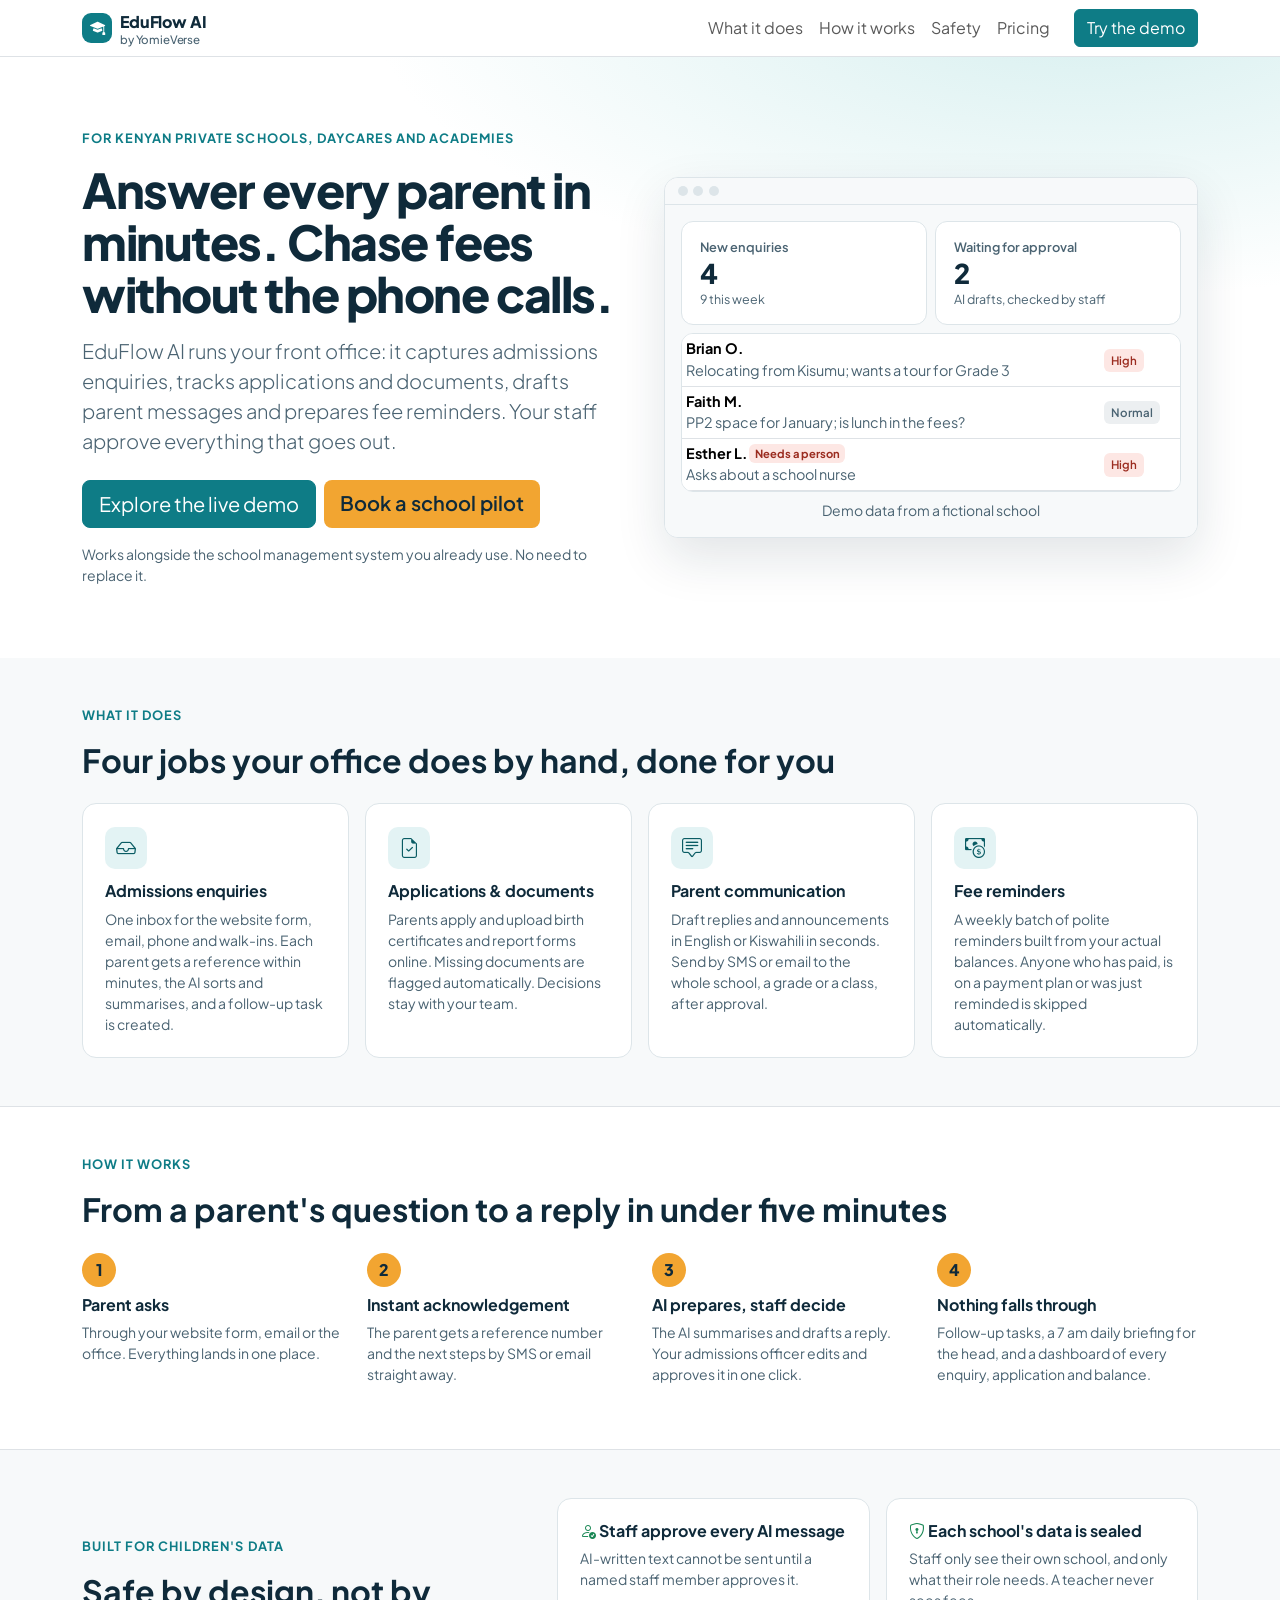
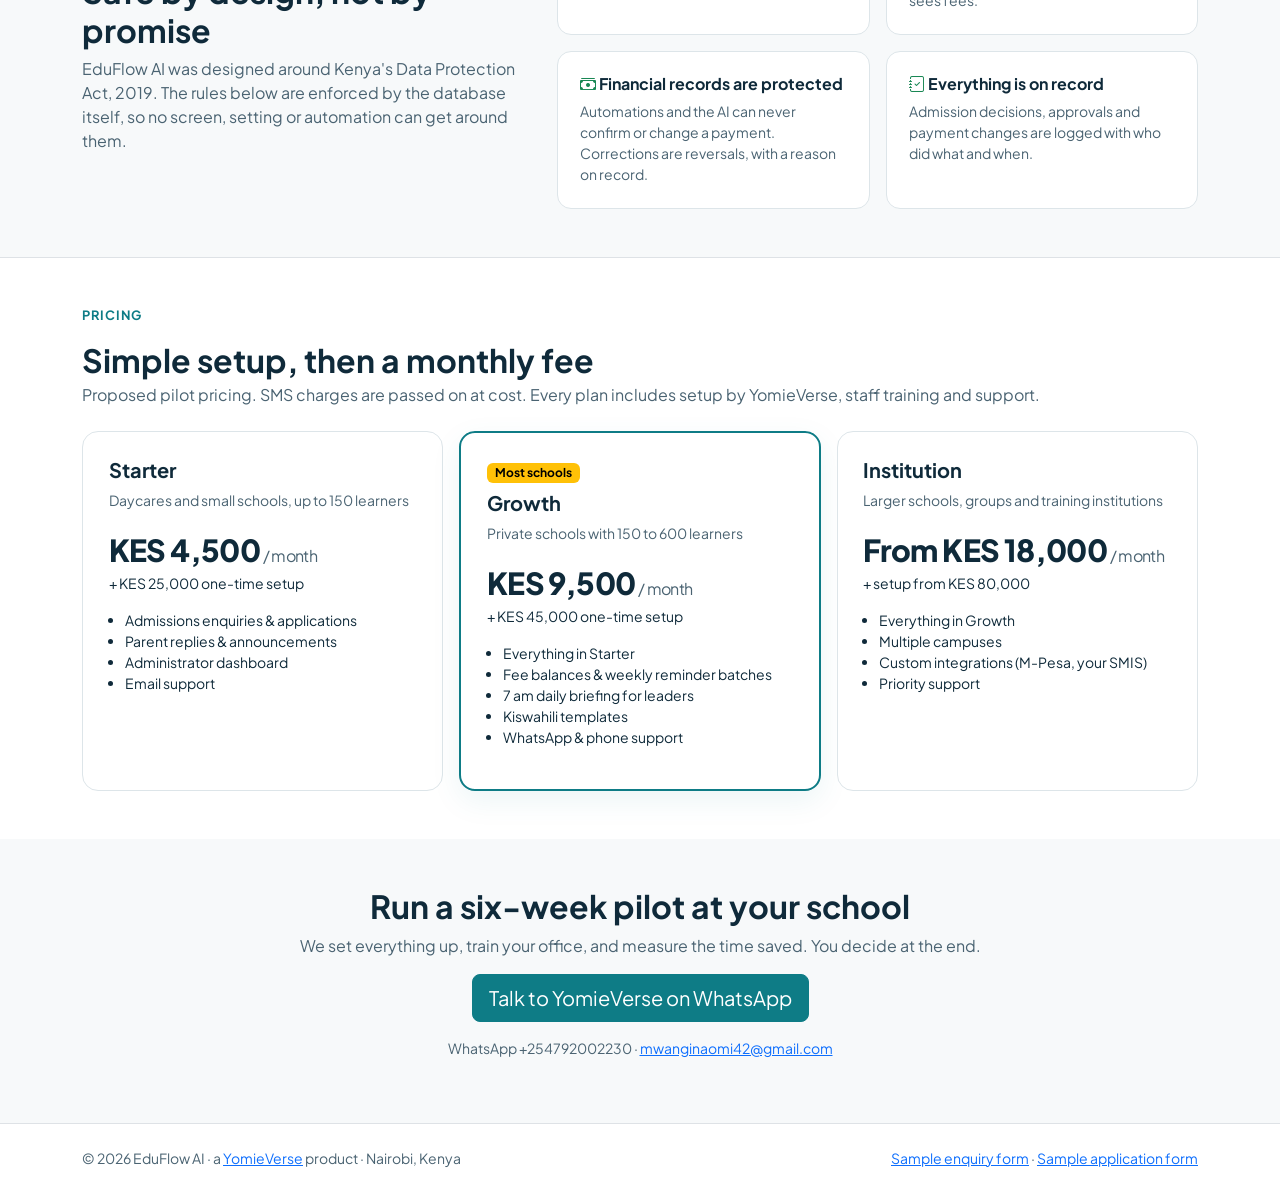
==== index.html @ 7e2cc716 "EduFlow AI MVP: website, Supabase schema and security rules, automation bridge, Make blueprints, pro" ====
<!doctype html>
<html lang="en">
<head>
  <meta charset="utf-8"><meta name="viewport" content="width=device-width, initial-scale=1">
  <title>EduFlow AI · Smarter School Operations. Better School Experiences.</title>
  <meta name="description" content="EduFlow AI automates admissions enquiries, parent communication and fee reminders for Kenyan private schools, with staff approving every message. A YomieVerse product.">
  <link href="https://fonts.googleapis.com/css2?family=Plus+Jakarta+Sans:wght@400;500;600;700;800&display=swap" rel="stylesheet">
  <link href="https://cdn.jsdelivr.net/npm/bootstrap@5.3.3/dist/css/bootstrap.min.css" rel="stylesheet">
  <link href="https://cdn.jsdelivr.net/npm/bootstrap-icons@1.11.3/font/bootstrap-icons.min.css" rel="stylesheet">
  <link href="css/eduflow.css" rel="stylesheet">
</head>
<body>
  <nav class="navbar navbar-expand-lg bg-white border-bottom sticky-top">
    <div class="container">
      <a class="brand-mark" href="#"><span class="dot"><i class="bi bi-mortarboard-fill"></i></span><span>EduFlow AI<small>by YomieVerse</small></span></a>
      <button class="navbar-toggler" type="button" data-bs-toggle="collapse" data-bs-target="#nv" aria-label="Menu"><span class="navbar-toggler-icon"></span></button>
      <div class="collapse navbar-collapse" id="nv">
        <ul class="navbar-nav ms-auto me-3">
          <li class="nav-item"><a class="nav-link" href="#features">What it does</a></li>
          <li class="nav-item"><a class="nav-link" href="#how">How it works</a></li>
          <li class="nav-item"><a class="nav-link" href="#trust">Safety</a></li>
          <li class="nav-item"><a class="nav-link" href="#pricing">Pricing</a></li>
        </ul>
        <a class="btn btn-primary" href="app.html">Try the demo</a>
      </div>
    </div>
  </nav>

  <header class="hero py-5">
    <div class="container py-lg-4">
      <div class="row align-items-center g-5">
        <div class="col-lg-6">
          <p class="section-kicker">For Kenyan private schools, daycares and academies</p>
          <h1 class="display-5 mb-3">Answer every parent in minutes. Chase fees without the phone calls.</h1>
          <p class="lead mb-4">EduFlow AI runs your front office: it captures admissions enquiries, tracks applications and documents, drafts parent messages and prepares fee reminders. Your staff approve everything that goes out.</p>
          <div class="d-flex flex-wrap gap-2">
            <a class="btn btn-primary btn-lg" href="app.html">Explore the live demo</a>
            <a class="btn btn-accent btn-lg" id="waLink" href="#">Book a school pilot</a>
          </div>
          <p class="small text-soft mt-3 mb-0">Works alongside the school management system you already use. No need to replace it.</p>
        </div>
        <div class="col-lg-6">
          <div class="mock-window">
            <div class="bar"><span></span><span></span><span></span></div>
            <div class="p-3" style="background:var(--ef-paper)">
              <div class="row g-2 mb-2">
                <div class="col-6"><div class="kpi"><div class="label">New enquiries</div><div class="value">4</div><div class="hint">9 this week</div></div></div>
                <div class="col-6"><div class="kpi"><div class="label">Waiting for approval</div><div class="value">2</div><div class="hint">AI drafts, checked by staff</div></div></div>
              </div>
              <div class="table-card">
                <table class="table table-sm align-middle mb-0 small">
                  <tr><td><strong>Brian O.</strong><div class="text-soft">Relocating from Kisumu; wants a tour for Grade 3</div></td><td><span class="badge-status st-high">High</span></td></tr>
                  <tr><td><strong>Faith M.</strong><div class="text-soft">PP2 space for January; is lunch in the fees?</div></td><td><span class="badge-status st-normal">Normal</span></td></tr>
                  <tr><td><strong>Esther L.</strong> <span class="human-chip">Needs a person</span><div class="text-soft">Asks about a school nurse</div></td><td><span class="badge-status st-high">High</span></td></tr>
                </table>
              </div>
              <p class="small text-soft text-center mt-2 mb-0">Demo data from a fictional school</p>
            </div>
          </div>
        </div>
      </div>
    </div>
  </header>

  <section id="features" class="py-5">
    <div class="container">
      <p class="section-kicker">What it does</p>
      <h2 class="fw-bold mb-4">Four jobs your office does by hand, done for you</h2>
      <div class="row g-3">
        <div class="col-md-6 col-lg-3"><div class="feature-card"><div class="ic"><i class="bi bi-inbox"></i></div><h3 class="h6 fw-bold">Admissions enquiries</h3>
          <p class="small text-soft mb-0">One inbox for the website form, email, phone and walk-ins. Each parent gets a reference within minutes, the AI sorts and summarises, and a follow-up task is created.</p></div></div>
        <div class="col-md-6 col-lg-3"><div class="feature-card"><div class="ic"><i class="bi bi-file-earmark-check"></i></div><h3 class="h6 fw-bold">Applications & documents</h3>
          <p class="small text-soft mb-0">Parents apply and upload birth certificates and report forms online. Missing documents are flagged automatically. Decisions stay with your team.</p></div></div>
        <div class="col-md-6 col-lg-3"><div class="feature-card"><div class="ic"><i class="bi bi-chat-square-text"></i></div><h3 class="h6 fw-bold">Parent communication</h3>
          <p class="small text-soft mb-0">Draft replies and announcements in English or Kiswahili in seconds. Send by SMS or email to the whole school, a grade or a class, after approval.</p></div></div>
        <div class="col-md-6 col-lg-3"><div class="feature-card"><div class="ic"><i class="bi bi-cash-coin"></i></div><h3 class="h6 fw-bold">Fee reminders</h3>
          <p class="small text-soft mb-0">A weekly batch of polite reminders built from your actual balances. Anyone who has paid, is on a payment plan or was just reminded is skipped automatically.</p></div></div>
      </div>
    </div>
  </section>

  <section id="how" class="py-5 bg-white border-top border-bottom">
    <div class="container">
      <p class="section-kicker">How it works</p>
      <h2 class="fw-bold mb-4">From a parent's question to a reply in under five minutes</h2>
      <div class="row g-4">
        <div class="col-md-3"><div class="step-num mb-2">1</div><h3 class="h6 fw-bold">Parent asks</h3><p class="small text-soft">Through your website form, email or the office. Everything lands in one place.</p></div>
        <div class="col-md-3"><div class="step-num mb-2">2</div><h3 class="h6 fw-bold">Instant acknowledgement</h3><p class="small text-soft">The parent gets a reference number and the next steps by SMS or email straight away.</p></div>
        <div class="col-md-3"><div class="step-num mb-2">3</div><h3 class="h6 fw-bold">AI prepares, staff decide</h3><p class="small text-soft">The AI summarises and drafts a reply. Your admissions officer edits and approves it in one click.</p></div>
        <div class="col-md-3"><div class="step-num mb-2">4</div><h3 class="h6 fw-bold">Nothing falls through</h3><p class="small text-soft">Follow-up tasks, a 7 am daily briefing for the head, and a dashboard of every enquiry, application and balance.</p></div>
      </div>
    </div>
  </section>

  <section id="trust" class="py-5">
    <div class="container">
      <div class="row g-4 align-items-center">
        <div class="col-lg-5">
          <p class="section-kicker">Built for children's data</p>
          <h2 class="fw-bold">Safe by design, not by promise</h2>
          <p class="text-soft">EduFlow AI was designed around Kenya's Data Protection Act, 2019. The rules below are enforced by the database itself, so no screen, setting or automation can get around them.</p>
        </div>
        <div class="col-lg-7"><div class="row g-3">
          <div class="col-sm-6"><div class="feature-card"><h3 class="h6 fw-bold"><i class="bi bi-person-check text-success"></i> Staff approve every AI message</h3><p class="small text-soft mb-0">AI-written text cannot be sent until a named staff member approves it.</p></div></div>
          <div class="col-sm-6"><div class="feature-card"><h3 class="h6 fw-bold"><i class="bi bi-shield-lock text-success"></i> Each school's data is sealed</h3><p class="small text-soft mb-0">Staff only see their own school, and only what their role needs. A teacher never sees fees.</p></div></div>
          <div class="col-sm-6"><div class="feature-card"><h3 class="h6 fw-bold"><i class="bi bi-cash-stack text-success"></i> Financial records are protected</h3><p class="small text-soft mb-0">Automations and the AI can never confirm or change a payment. Corrections are reversals, with a reason on record.</p></div></div>
          <div class="col-sm-6"><div class="feature-card"><h3 class="h6 fw-bold"><i class="bi bi-journal-check text-success"></i> Everything is on record</h3><p class="small text-soft mb-0">Admission decisions, approvals and payment changes are logged with who did what and when.</p></div></div>
        </div></div>
      </div>
    </div>
  </section>

  <section id="pricing" class="py-5 bg-white border-top">
    <div class="container">
      <p class="section-kicker">Pricing</p>
      <h2 class="fw-bold mb-1">Simple setup, then a monthly fee</h2>
      <p class="text-soft mb-4">Proposed pilot pricing. SMS charges are passed on at cost. Every plan includes setup by YomieVerse, staff training and support.</p>
      <div class="row g-3">
        <div class="col-md-4"><div class="price-card"><h3 class="h5 fw-bold">Starter</h3><p class="small text-soft">Daycares and small schools, up to 150 learners</p>
          <div class="amt">KES 4,500<span class="fs-6 fw-normal text-soft"> / month</span></div><p class="small">+ KES 25,000 one-time setup</p>
          <ul class="small ps-3"><li>Admissions enquiries & applications</li><li>Parent replies & announcements</li><li>Administrator dashboard</li><li>Email support</li></ul></div></div>
        <div class="col-md-4"><div class="price-card featured"><span class="badge text-bg-warning mb-2">Most schools</span><h3 class="h5 fw-bold">Growth</h3><p class="small text-soft">Private schools with 150 to 600 learners</p>
          <div class="amt">KES 9,500<span class="fs-6 fw-normal text-soft"> / month</span></div><p class="small">+ KES 45,000 one-time setup</p>
          <ul class="small ps-3"><li>Everything in Starter</li><li>Fee balances & weekly reminder batches</li><li>7 am daily briefing for leaders</li><li>Kiswahili templates</li><li>WhatsApp & phone support</li></ul></div></div>
        <div class="col-md-4"><div class="price-card"><h3 class="h5 fw-bold">Institution</h3><p class="small text-soft">Larger schools, groups and training institutions</p>
          <div class="amt">From KES 18,000<span class="fs-6 fw-normal text-soft"> / month</span></div><p class="small">+ setup from KES 80,000</p>
          <ul class="small ps-3"><li>Everything in Growth</li><li>Multiple campuses</li><li>Custom integrations (M-Pesa, your SMIS)</li><li>Priority support</li></ul></div></div>
      </div>
    </div>
  </section>

  <section class="py-5">
    <div class="container text-center" style="max-width:720px">
      <h2 class="fw-bold">Run a six-week pilot at your school</h2>
      <p class="text-soft">We set everything up, train your office, and measure the time saved. You decide at the end.</p>
      <a class="btn btn-primary btn-lg" id="waLink2" href="#">Talk to YomieVerse on WhatsApp</a>
      <p class="small text-soft mt-3" id="contactLine"></p>
    </div>
  </section>

  <footer class="py-4 border-top bg-white"><div class="container d-flex flex-wrap justify-content-between small text-soft">
    <span>© <span id="yr"></span> EduFlow AI · a <a href="https://yomie-commits.github.io/Yomie-Verse/">YomieVerse</a> product · Nairobi, Kenya</span>
    <span><a href="enquiry.html">Sample enquiry form</a> · <a href="apply.html">Sample application form</a></span></div></footer>

  <script src="https://cdn.jsdelivr.net/npm/bootstrap@5.3.3/dist/js/bootstrap.bundle.min.js"></script>
  <script src="js/config.js"></script>
  <script>
    const b = EDUFLOW_CONFIG.BRAND, wa = "https://wa.me/" + b.whatsapp.replace(/\D/g, "") + "?text=" + encodeURIComponent("Hello YomieVerse, I'd like to learn about an EduFlow AI pilot for our school.");
    document.getElementById("waLink").href = wa; document.getElementById("waLink2").href = wa;
    document.getElementById("contactLine").innerHTML = `WhatsApp ${b.whatsapp} · <a href="mailto:${b.email}">${b.email}</a>`;
    document.getElementById("yr").textContent = new Date().getFullYear();
  </script>
</body>
</html>
---- css/eduflow.css ----
/* EduFlow AI — shared styles (on top of Bootstrap 5.3) */
:root {
  --ef-ink: #0f2a3a;
  --ef-ink-soft: #4a6372;
  --ef-teal: #0e7c86;
  --ef-teal-dark: #0a5c64;
  --ef-teal-tint: #e3f3f4;
  --ef-amber: #f2a531;
  --ef-amber-tint: #fff4e0;
  --ef-paper: #f7f9fa;
  --ef-line: #dde5e9;
  --ef-good: #2e8b57;
  --ef-warn: #c77c02;
  --ef-bad: #c0392b;
  --bs-primary: #0e7c86;
  --bs-primary-rgb: 14, 124, 134;
  --bs-body-font-family: "Plus Jakarta Sans", system-ui, -apple-system, "Segoe UI", Roboto, sans-serif;
  --bs-body-color: #0f2a3a;
  --bs-link-color: #0e7c86;
  --bs-link-hover-color: #0a5c64;
}
body { background: var(--ef-paper); }
h1, h2, h3, h4, h5, h6, .h1, .h2, .h3, .h4, .h5, .h6 { color: var(--ef-ink); }
.btn-primary { --bs-btn-bg: var(--ef-teal); --bs-btn-border-color: var(--ef-teal); --bs-btn-hover-bg: var(--ef-teal-dark);
  --bs-btn-hover-border-color: var(--ef-teal-dark); --bs-btn-active-bg: var(--ef-teal-dark); --bs-btn-disabled-bg: var(--ef-teal); }
.btn-outline-primary { --bs-btn-color: var(--ef-teal); --bs-btn-border-color: var(--ef-teal); --bs-btn-hover-bg: var(--ef-teal);
  --bs-btn-hover-border-color: var(--ef-teal); --bs-btn-active-bg: var(--ef-teal-dark); }
.btn-accent { background: var(--ef-amber); color: var(--ef-ink); border: none; font-weight: 600; }
.btn-accent:hover { background: #e0941f; color: var(--ef-ink); }
.text-soft { color: var(--ef-ink-soft) !important; }
.brand-mark { display: inline-flex; align-items: center; gap: .5rem; font-weight: 800; color: var(--ef-ink); text-decoration: none; letter-spacing: -.01em; }
.brand-mark .dot { width: 30px; height: 30px; border-radius: 9px; background: var(--ef-teal); display: grid; place-items: center; color: #fff; font-size: .95rem; }
.brand-mark small { font-weight: 500; color: var(--ef-ink-soft); font-size: .72rem; display: block; line-height: 1; }
.form-control:focus, .form-select:focus { border-color: var(--ef-teal); box-shadow: 0 0 0 .2rem rgba(14,124,134,.15); }
.card { border-color: var(--ef-line); border-radius: 12px; }
.badge-status { font-weight: 600; font-size: .72rem; padding: .35em .6em; border-radius: 6px; }
.st-new, .st-draft, .st-submitted, .st-pending_approval { background: var(--ef-amber-tint); color: #8a5a00; }
.st-acknowledged, .st-in_progress, .st-under_review, .st-assessment, .st-pending, .st-open, .st-approved { background: var(--ef-teal-tint); color: var(--ef-teal-dark); }
.st-converted, .st-complete, .st-offered, .st-enrolled, .st-sent, .st-confirmed, .st-done, .st-success { background: #e2f3e8; color: #1e6b41; }
.st-incomplete, .st-high, .st-failed, .st-overdue { background: #fde7e4; color: #9b2c20; }
.st-closed, .st-declined, .st-rejected, .st-reversed, .st-cancelled, .st-waitlisted, .st-low, .st-normal, .st-withdrawn { background: #eceff1; color: #4a6372; }
.demo-banner { background: var(--ef-amber); color: var(--ef-ink); font-size: .82rem; font-weight: 600; text-align: center; padding: .35rem 1rem; }

/* App shell */
.app-shell { display: flex; min-height: calc(100vh - 30px); }
.sidebar { width: 236px; background: #fff; border-right: 1px solid var(--ef-line); padding: 1rem .75rem; flex-shrink: 0; }
.sidebar .nav-link { color: var(--ef-ink-soft); border-radius: 8px; padding: .55rem .75rem; font-weight: 500; display: flex; justify-content: space-between; align-items: center; }
.sidebar .nav-link:hover { background: var(--ef-paper); color: var(--ef-ink); }
.sidebar .nav-link.active { background: var(--ef-teal-tint); color: var(--ef-teal-dark); font-weight: 700; }
.sidebar .count { background: var(--ef-amber); color: var(--ef-ink); border-radius: 10px; font-size: .7rem; padding: 0 .45rem; font-weight: 700; }
.main { flex: 1; min-width: 0; padding: 1.5rem 2rem 3rem; }
.page-title { font-weight: 800; letter-spacing: -.02em; margin: 0; }
.kpi { background: #fff; border: 1px solid var(--ef-line); border-radius: 12px; padding: 1rem 1.1rem; height: 100%; }
.kpi .label { color: var(--ef-ink-soft); font-size: .8rem; font-weight: 600; }
.kpi .value { font-size: 1.7rem; font-weight: 800; letter-spacing: -.02em; line-height: 1.2; }
.kpi .hint { font-size: .78rem; color: var(--ef-ink-soft); }
.kpi.alert-kpi .value { color: var(--ef-bad); }
.table { --bs-table-bg: #fff; font-size: .9rem; }
.table thead th { font-size: .74rem; text-transform: uppercase; letter-spacing: .04em; color: var(--ef-ink-soft); font-weight: 700; background: #fff; }
.table-card { background: #fff; border: 1px solid var(--ef-line); border-radius: 12px; overflow: hidden; }
.table-card .table { margin: 0; }
.row-click { cursor: pointer; }
.empty { text-align: center; padding: 2.5rem 1rem; color: var(--ef-ink-soft); }
.empty .icon { font-size: 2rem; }
.ai-chip { background: #efe9fb; color: #5b3aa8; font-size: .7rem; font-weight: 700; border-radius: 6px; padding: .2em .5em; }
.human-chip { background: #fde7e4; color: #9b2c20; font-size: .7rem; font-weight: 700; border-radius: 6px; padding: .2em .5em; }
.draft-box { background: var(--ef-paper); border: 1px dashed var(--ef-line); border-radius: 10px; padding: .75rem; white-space: pre-wrap; }
.toast-container { z-index: 2000; }
@media (max-width: 900px) {
  .app-shell { flex-direction: column; }
  .sidebar { width: 100%; border-right: none; border-bottom: 1px solid var(--ef-line); display: flex; overflow-x: auto; gap: .25rem; padding: .5rem; }
  .sidebar .nav { flex-direction: row !important; flex-wrap: nowrap; }
  .sidebar .side-extra { display: none; }
  .main { padding: 1rem; }
}

/* Landing */
.hero { background: radial-gradient(1200px 500px at 85% -10%, #d6efef 0%, transparent 60%), #fff; }
.hero h1 { font-weight: 800; letter-spacing: -.03em; line-height: 1.08; }
.hero .lead { color: var(--ef-ink-soft); }
.feature-card { background: #fff; border: 1px solid var(--ef-line); border-radius: 14px; padding: 1.4rem; height: 100%; }
.feature-card .ic { width: 42px; height: 42px; border-radius: 10px; display: grid; place-items: center; background: var(--ef-teal-tint); color: var(--ef-teal-dark); font-size: 1.25rem; margin-bottom: .8rem; }
.section-kicker { color: var(--ef-teal); font-weight: 700; font-size: .8rem; letter-spacing: .08em; text-transform: uppercase; }
.price-card { background: #fff; border: 1px solid var(--ef-line); border-radius: 16px; padding: 1.6rem; height: 100%; }
.price-card.featured { border: 2px solid var(--ef-teal); box-shadow: 0 10px 30px rgba(14,124,134,.08); }
.price-card .amt { font-size: 1.9rem; font-weight: 800; letter-spacing: -.02em; }
.step-num { width: 34px; height: 34px; border-radius: 50%; background: var(--ef-amber); color: var(--ef-ink); font-weight: 800; display: grid; place-items: center; }
.mock-window { background: #fff; border: 1px solid var(--ef-line); border-radius: 14px; box-shadow: 0 20px 50px rgba(15,42,58,.12); overflow: hidden; }
.mock-window .bar { background: var(--ef-paper); border-bottom: 1px solid var(--ef-line); padding: .5rem .8rem; display: flex; gap: .35rem; }
.mock-window .bar span { width: 10px; height: 10px; border-radius: 50%; background: var(--ef-line); }
.public-form { max-width: 640px; }
.st-partial, .st-started, .st-skipped { background: var(--ef-amber-tint); color: #8a5a00; }
.ef-dialog { border: 1px solid var(--ef-line); border-radius: 12px; padding: 1.25rem; max-width: 440px; width: calc(100% - 32px); color: var(--ef-ink); }
.ef-dialog::backdrop { background: rgba(15,42,58,.35); }
.btn { background-image: none !important; }
.form-check-input:checked { background-color: var(--ef-teal); border-color: var(--ef-teal); }
.navbar { background-image: none !important; }
.toast.text-bg-success { background-color: var(--ef-teal) !important; }
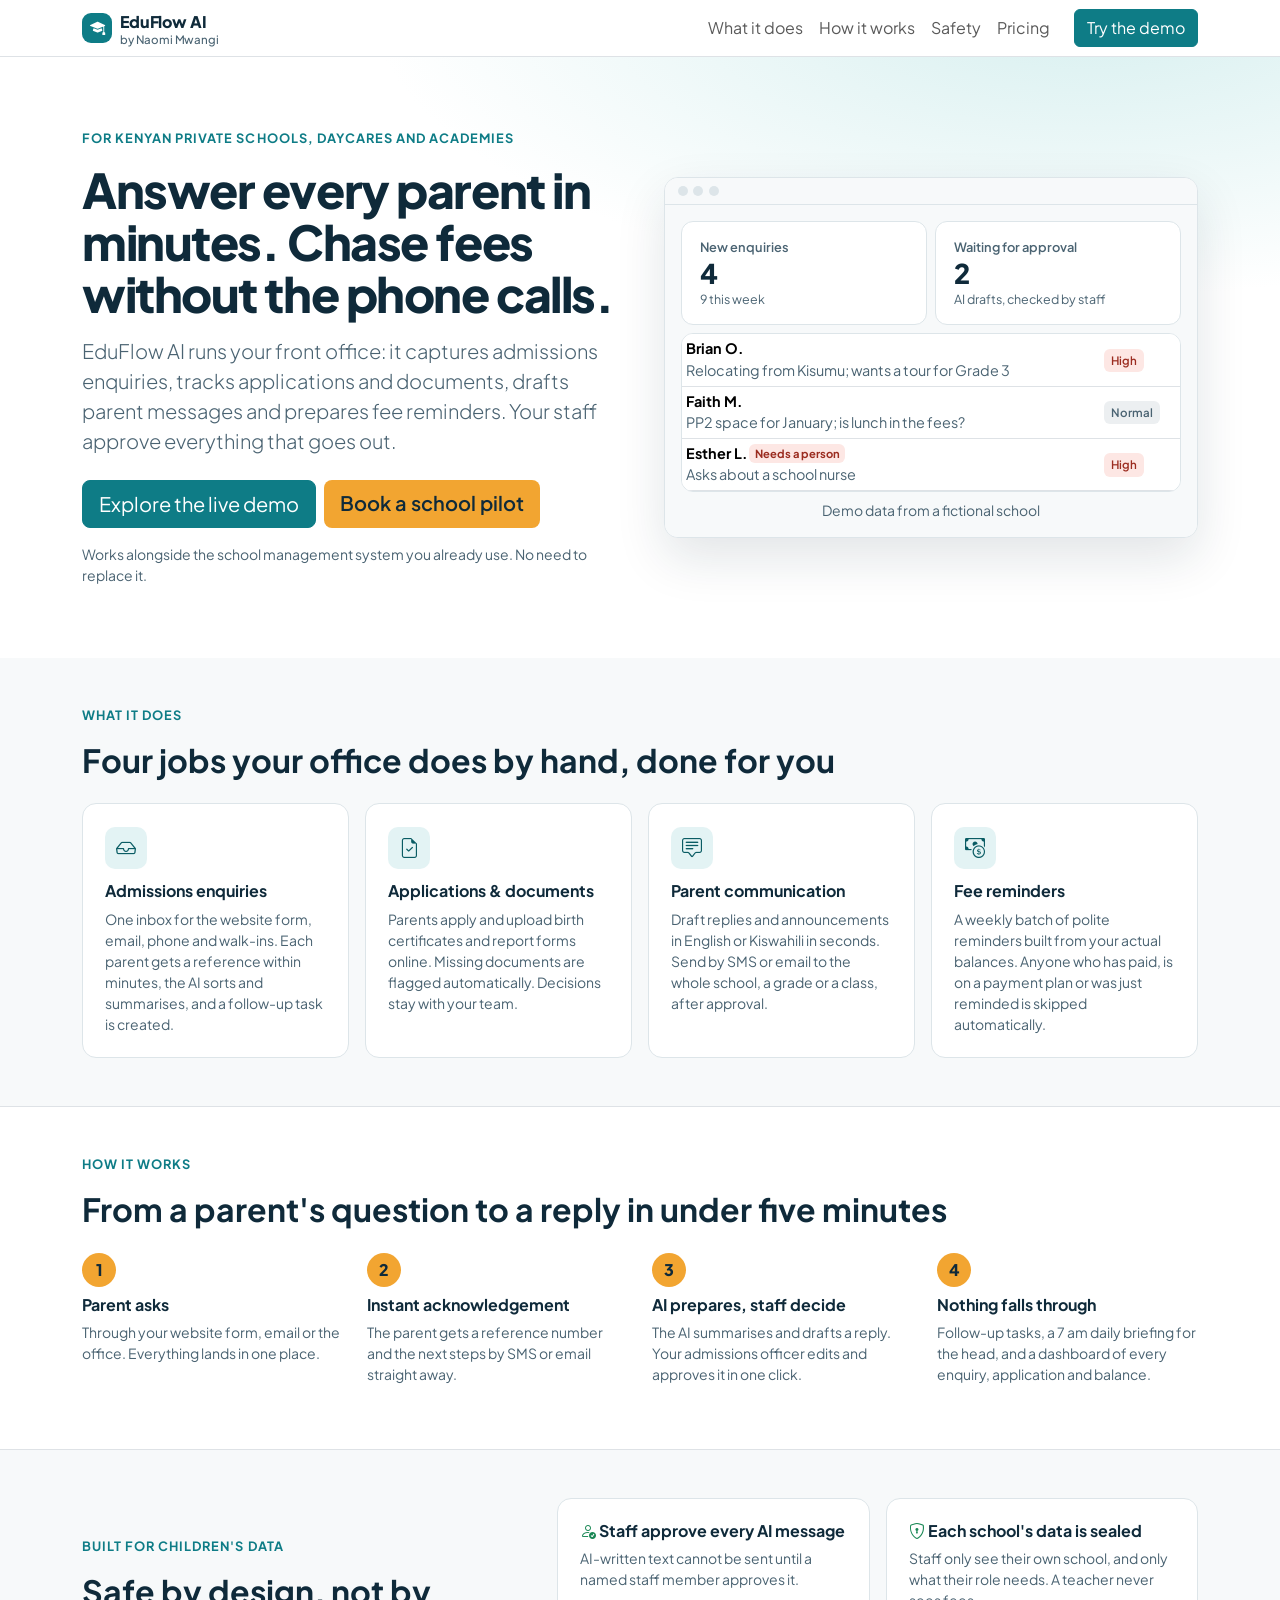
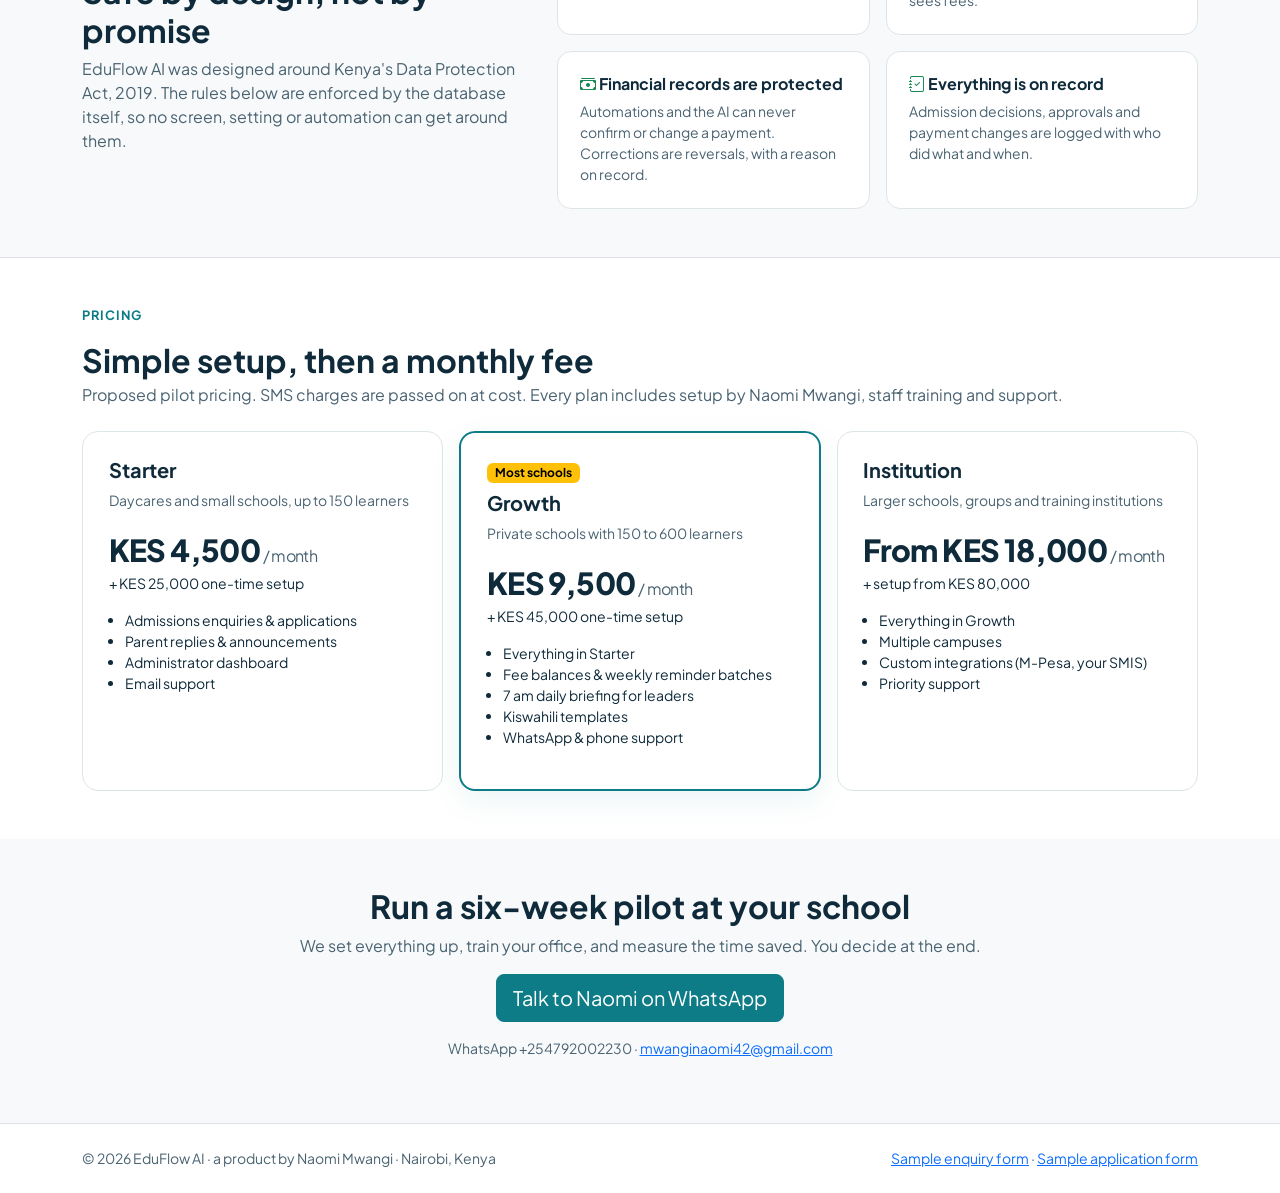
==== commit 06cb6994: "Brand EduFlow AI as a product by Naomi Mwangi Co-Authored-By: Claude Opus 5.5 <noreply@anthropic.com" ====
--- a/index.html
+++ b/index.html
@@ -3,7 +3,7 @@
 <head>
   <meta charset="utf-8"><meta name="viewport" content="width=device-width, initial-scale=1">
   <title>EduFlow AI · Smarter School Operations. Better School Experiences.</title>
-  <meta name="description" content="EduFlow AI automates admissions enquiries, parent communication and fee reminders for Kenyan private schools, with staff approving every message. A YomieVerse product.">
+  <meta name="description" content="EduFlow AI automates admissions enquiries, parent communication and fee reminders for Kenyan private schools, with staff approving every message. A product by Naomi Mwangi.">
   <link href="https://fonts.googleapis.com/css2?family=Plus+Jakarta+Sans:wght@400;500;600;700;800&display=swap" rel="stylesheet">
   <link href="https://cdn.jsdelivr.net/npm/bootstrap@5.3.3/dist/css/bootstrap.min.css" rel="stylesheet">
   <link href="https://cdn.jsdelivr.net/npm/bootstrap-icons@1.11.3/font/bootstrap-icons.min.css" rel="stylesheet">
@@ -12,7 +12,7 @@
 <body>
   <nav class="navbar navbar-expand-lg bg-white border-bottom sticky-top">
     <div class="container">
-      <a class="brand-mark" href="#"><span class="dot"><i class="bi bi-mortarboard-fill"></i></span><span>EduFlow AI<small>by YomieVerse</small></span></a>
+      <a class="brand-mark" href="#"><span class="dot"><i class="bi bi-mortarboard-fill"></i></span><span>EduFlow AI<small>by Naomi Mwangi</small></span></a>
       <button class="navbar-toggler" type="button" data-bs-toggle="collapse" data-bs-target="#nv" aria-label="Menu"><span class="navbar-toggler-icon"></span></button>
       <div class="collapse navbar-collapse" id="nv">
         <ul class="navbar-nav ms-auto me-3">
@@ -114,7 +114,7 @@
     <div class="container">
       <p class="section-kicker">Pricing</p>
       <h2 class="fw-bold mb-1">Simple setup, then a monthly fee</h2>
-      <p class="text-soft mb-4">Proposed pilot pricing. SMS charges are passed on at cost. Every plan includes setup by YomieVerse, staff training and support.</p>
+      <p class="text-soft mb-4">Proposed pilot pricing. SMS charges are passed on at cost. Every plan includes setup by Naomi Mwangi, staff training and support.</p>
       <div class="row g-3">
         <div class="col-md-4"><div class="price-card"><h3 class="h5 fw-bold">Starter</h3><p class="small text-soft">Daycares and small schools, up to 150 learners</p>
           <div class="amt">KES 4,500<span class="fs-6 fw-normal text-soft"> / month</span></div><p class="small">+ KES 25,000 one-time setup</p>
@@ -133,19 +133,19 @@
     <div class="container text-center" style="max-width:720px">
       <h2 class="fw-bold">Run a six-week pilot at your school</h2>
       <p class="text-soft">We set everything up, train your office, and measure the time saved. You decide at the end.</p>
-      <a class="btn btn-primary btn-lg" id="waLink2" href="#">Talk to YomieVerse on WhatsApp</a>
+      <a class="btn btn-primary btn-lg" id="waLink2" href="#">Talk to Naomi on WhatsApp</a>
       <p class="small text-soft mt-3" id="contactLine"></p>
     </div>
   </section>
 
   <footer class="py-4 border-top bg-white"><div class="container d-flex flex-wrap justify-content-between small text-soft">
-    <span>© <span id="yr"></span> EduFlow AI · a <a href="https://yomie-commits.github.io/Yomie-Verse/">YomieVerse</a> product · Nairobi, Kenya</span>
+    <span>© <span id="yr"></span> EduFlow AI · a product by Naomi Mwangi · Nairobi, Kenya</span>
     <span><a href="enquiry.html">Sample enquiry form</a> · <a href="apply.html">Sample application form</a></span></div></footer>
 
   <script src="https://cdn.jsdelivr.net/npm/bootstrap@5.3.3/dist/js/bootstrap.bundle.min.js"></script>
   <script src="js/config.js"></script>
   <script>
-    const b = EDUFLOW_CONFIG.BRAND, wa = "https://wa.me/" + b.whatsapp.replace(/\D/g, "") + "?text=" + encodeURIComponent("Hello YomieVerse, I'd like to learn about an EduFlow AI pilot for our school.");
+    const b = EDUFLOW_CONFIG.BRAND, wa = "https://wa.me/" + b.whatsapp.replace(/\D/g, "") + "?text=" + encodeURIComponent("Hello Naomi, I'd like to learn about an EduFlow AI pilot for our school.");
     document.getElementById("waLink").href = wa; document.getElementById("waLink2").href = wa;
     document.getElementById("contactLine").innerHTML = `WhatsApp ${b.whatsapp} · <a href="mailto:${b.email}">${b.email}</a>`;
     document.getElementById("yr").textContent = new Date().getFullYear();
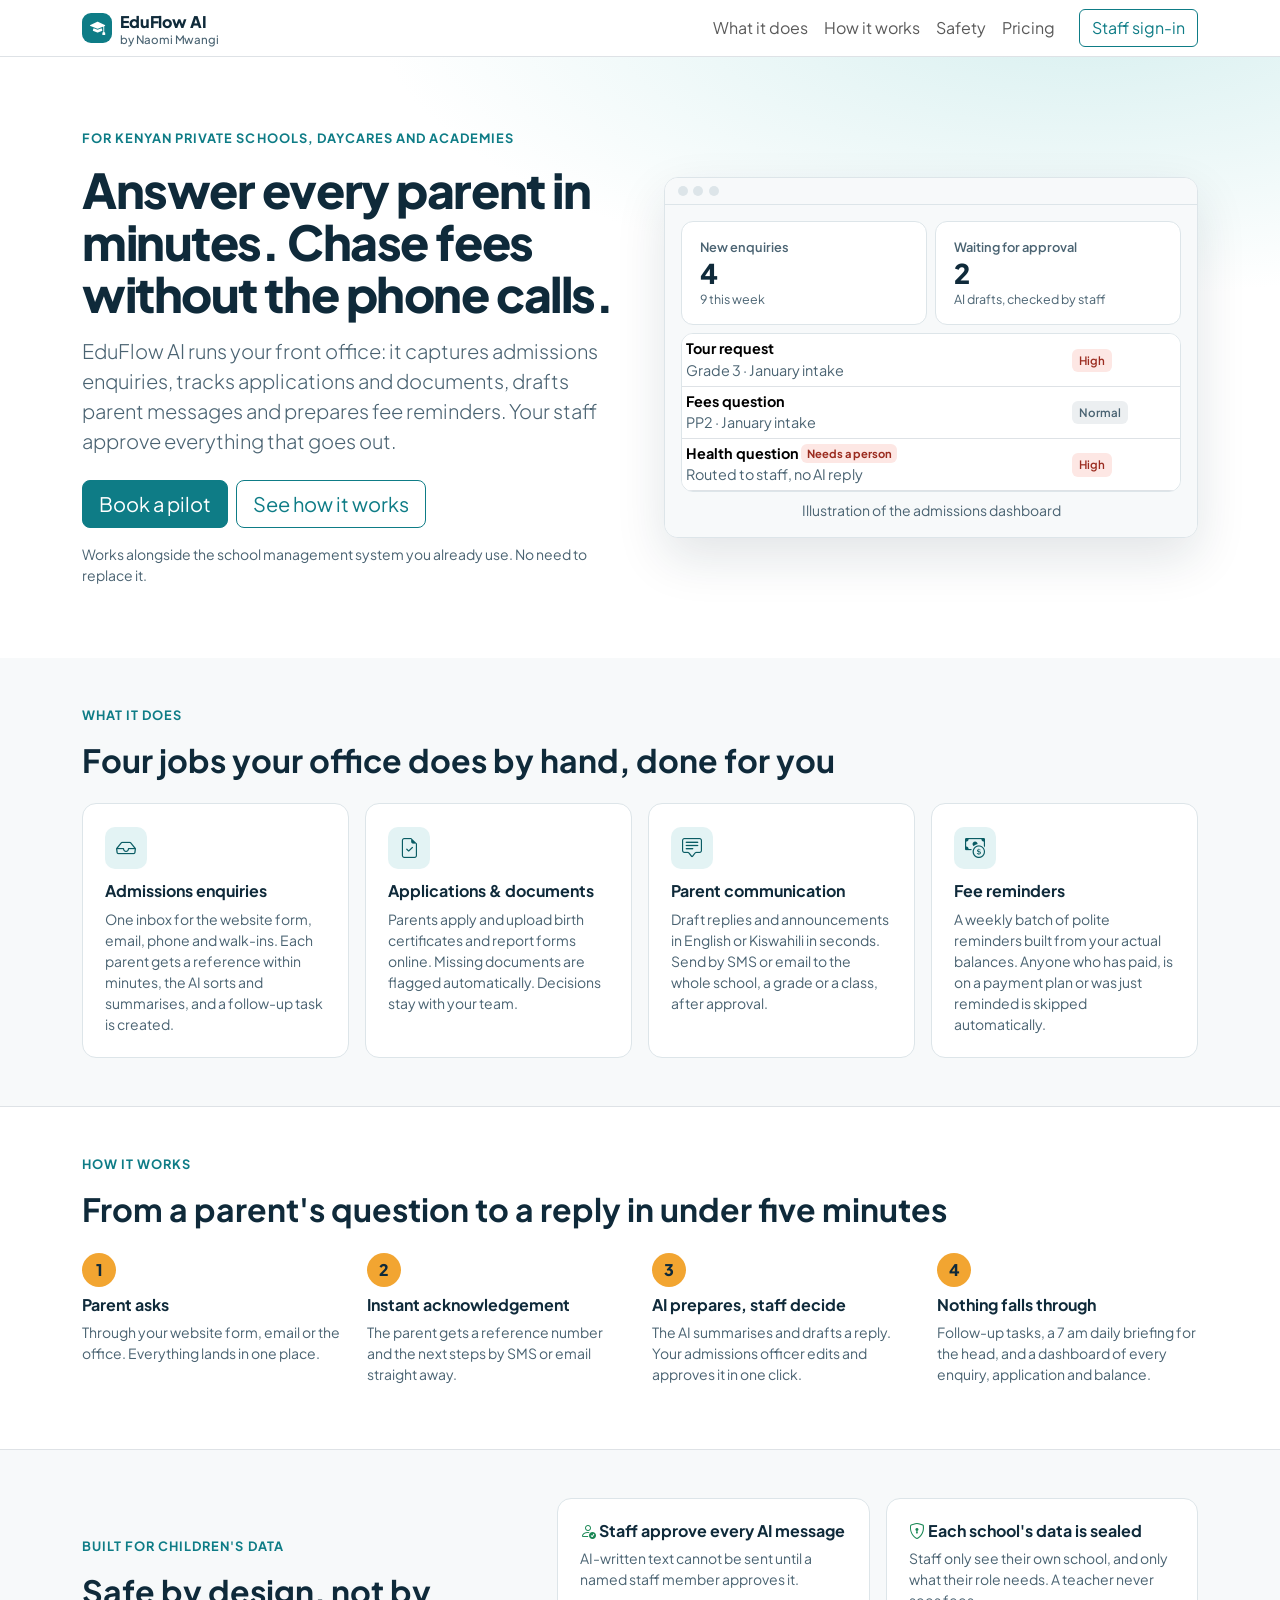
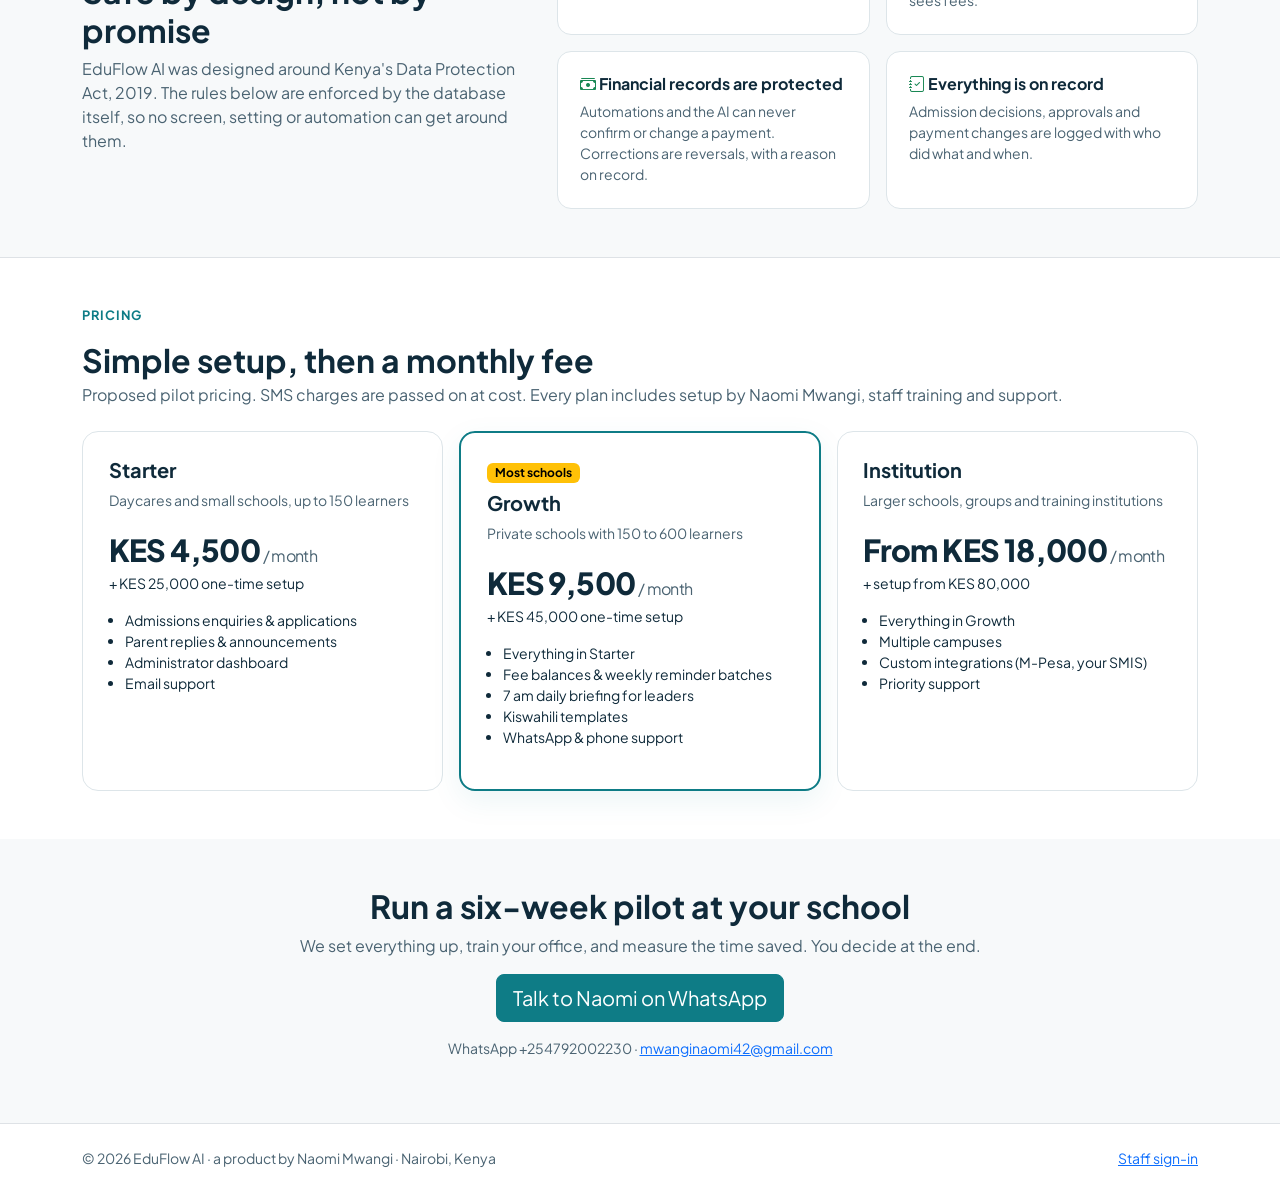
==== commit 212bca4b: "Remove all demo data: site connects to the live database, fictional records kept only as test fixtur" ====
--- a/index.html
+++ b/index.html
@@ -21,7 +21,7 @@
           <li class="nav-item"><a class="nav-link" href="#trust">Safety</a></li>
           <li class="nav-item"><a class="nav-link" href="#pricing">Pricing</a></li>
         </ul>
-        <a class="btn btn-primary" href="app.html">Try the demo</a>
+        <a class="btn btn-outline-primary" href="app.html">Staff sign-in</a>
       </div>
     </div>
   </nav>
@@ -34,8 +34,8 @@
           <h1 class="display-5 mb-3">Answer every parent in minutes. Chase fees without the phone calls.</h1>
           <p class="lead mb-4">EduFlow AI runs your front office: it captures admissions enquiries, tracks applications and documents, drafts parent messages and prepares fee reminders. Your staff approve everything that goes out.</p>
           <div class="d-flex flex-wrap gap-2">
-            <a class="btn btn-primary btn-lg" href="app.html">Explore the live demo</a>
-            <a class="btn btn-accent btn-lg" id="waLink" href="#">Book a school pilot</a>
+            <a class="btn btn-primary btn-lg" id="waLink" href="#">Book a pilot</a>
+            <a class="btn btn-outline-primary btn-lg" href="#how">See how it works</a>
           </div>
           <p class="small text-soft mt-3 mb-0">Works alongside the school management system you already use. No need to replace it.</p>
         </div>
@@ -49,12 +49,12 @@
               </div>
               <div class="table-card">
                 <table class="table table-sm align-middle mb-0 small">
-                  <tr><td><strong>Brian O.</strong><div class="text-soft">Relocating from Kisumu; wants a tour for Grade 3</div></td><td><span class="badge-status st-high">High</span></td></tr>
-                  <tr><td><strong>Faith M.</strong><div class="text-soft">PP2 space for January; is lunch in the fees?</div></td><td><span class="badge-status st-normal">Normal</span></td></tr>
-                  <tr><td><strong>Esther L.</strong> <span class="human-chip">Needs a person</span><div class="text-soft">Asks about a school nurse</div></td><td><span class="badge-status st-high">High</span></td></tr>
+                  <tr><td><strong>Tour request</strong><div class="text-soft">Grade 3 · January intake</div></td><td><span class="badge-status st-high">High</span></td></tr>
+                  <tr><td><strong>Fees question</strong><div class="text-soft">PP2 · January intake</div></td><td><span class="badge-status st-normal">Normal</span></td></tr>
+                  <tr><td><strong>Health question</strong> <span class="human-chip">Needs a person</span><div class="text-soft">Routed to staff, no AI reply</div></td><td><span class="badge-status st-high">High</span></td></tr>
                 </table>
               </div>
-              <p class="small text-soft text-center mt-2 mb-0">Demo data from a fictional school</p>
+              <p class="small text-soft text-center mt-2 mb-0">Illustration of the admissions dashboard</p>
             </div>
           </div>
         </div>
@@ -140,7 +140,7 @@
 
   <footer class="py-4 border-top bg-white"><div class="container d-flex flex-wrap justify-content-between small text-soft">
     <span>© <span id="yr"></span> EduFlow AI · a product by Naomi Mwangi · Nairobi, Kenya</span>
-    <span><a href="enquiry.html">Sample enquiry form</a> · <a href="apply.html">Sample application form</a></span></div></footer>
+    <span><a href="app.html">Staff sign-in</a></span></div></footer>
 
   <script src="https://cdn.jsdelivr.net/npm/bootstrap@5.3.3/dist/js/bootstrap.bundle.min.js"></script>
   <script src="js/config.js"></script>
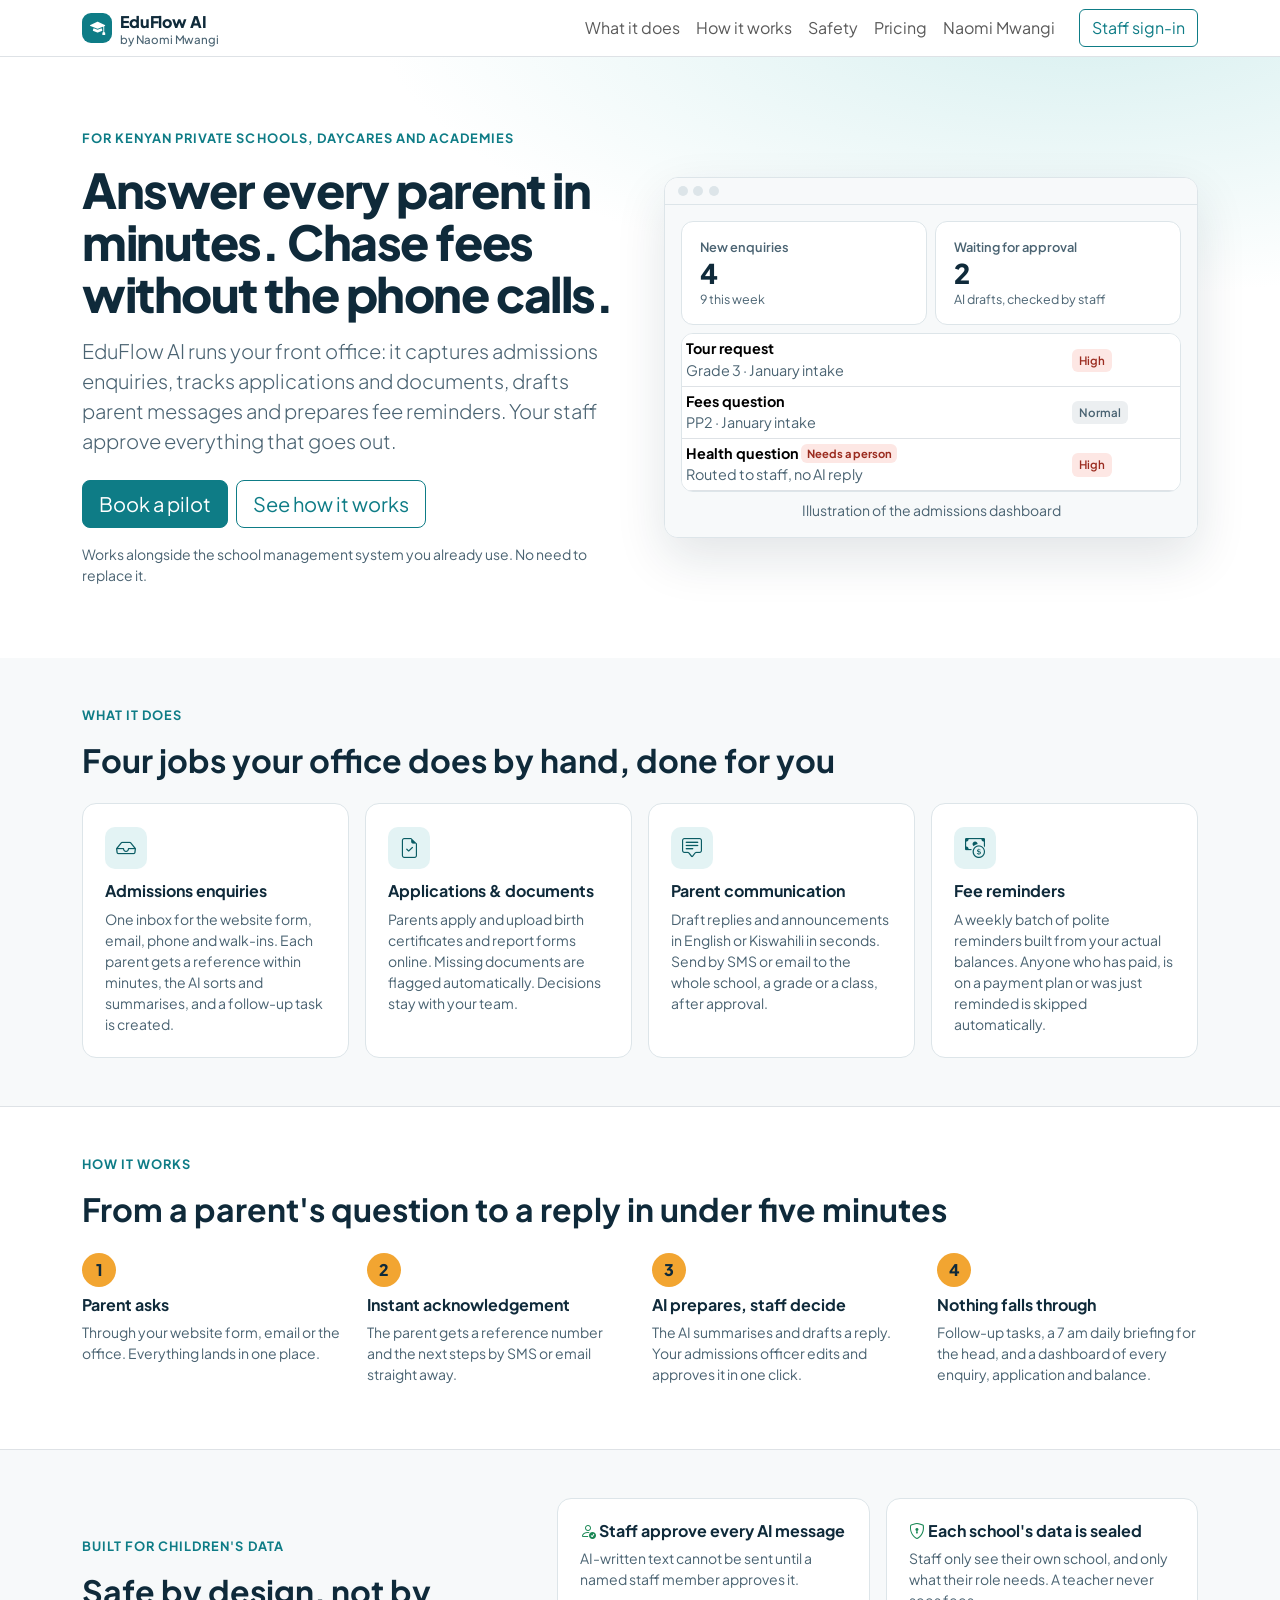
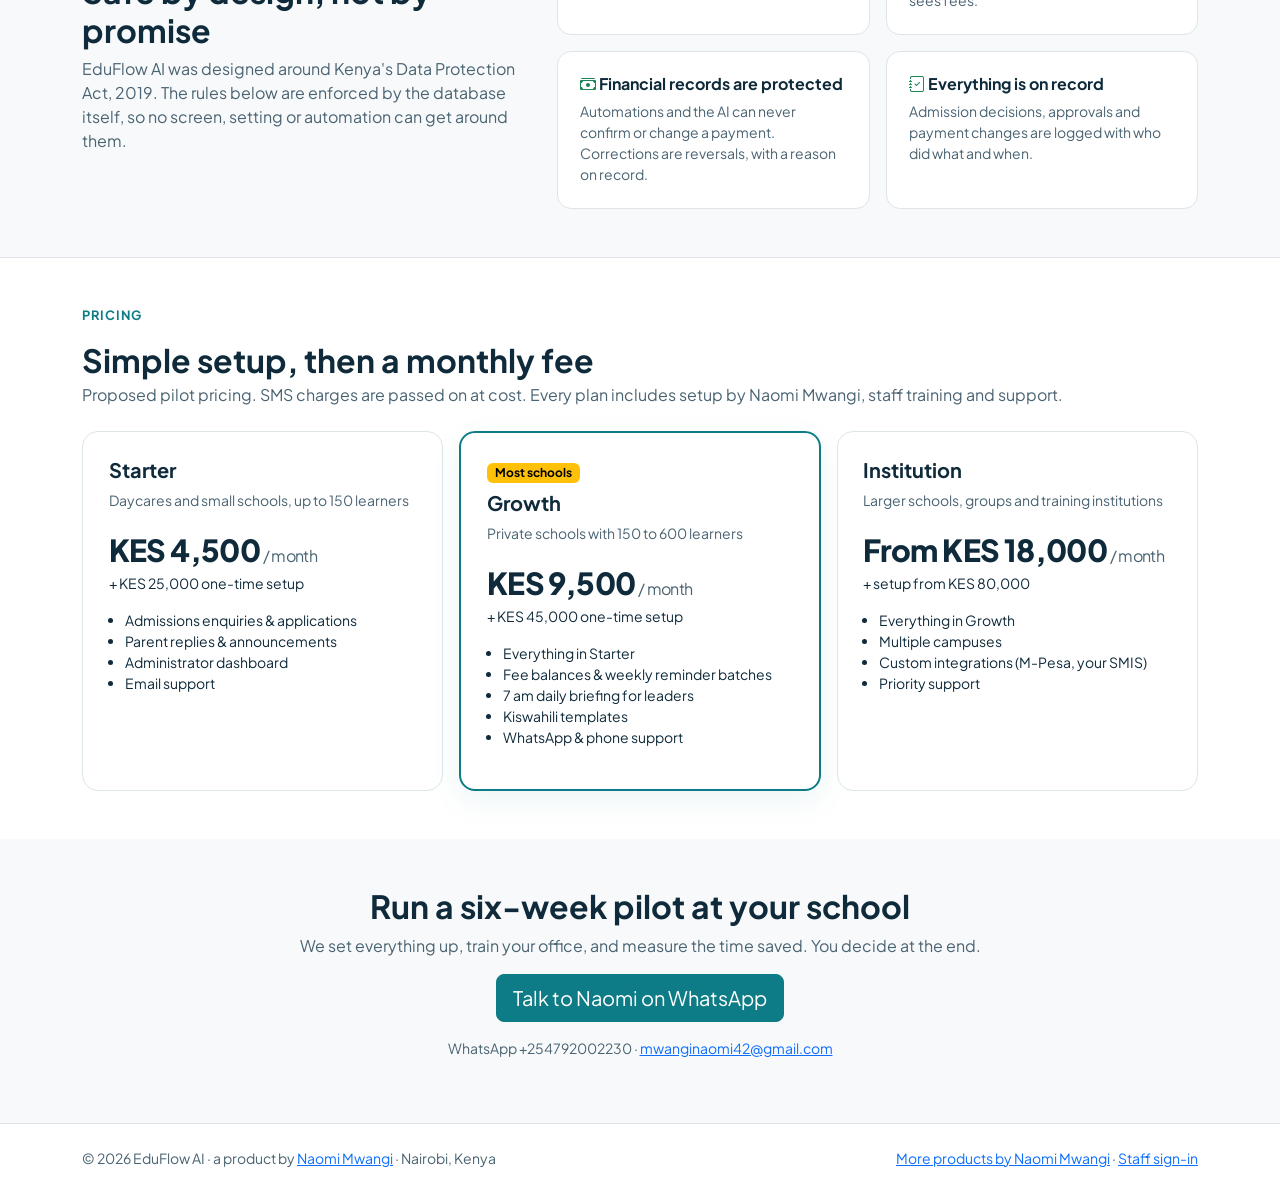
==== commit 7999ef6b: "Link EduFlow AI to the Naomi Mwangi main site Co-Authored-By: Claude Opus 5.5 <noreply@anthropic.com" ====
--- a/index.html
+++ b/index.html
@@ -7,7 +7,7 @@
   <link href="https://fonts.googleapis.com/css2?family=Plus+Jakarta+Sans:wght@400;500;600;700;800&display=swap" rel="stylesheet">
   <link href="https://cdn.jsdelivr.net/npm/bootstrap@5.3.3/dist/css/bootstrap.min.css" rel="stylesheet">
   <link href="https://cdn.jsdelivr.net/npm/bootstrap-icons@1.11.3/font/bootstrap-icons.min.css" rel="stylesheet">
-  <link href="css/eduflow.css" rel="stylesheet">
+  <link href="css/eduflow.css?v=202611211530" rel="stylesheet">
 </head>
 <body>
   <nav class="navbar navbar-expand-lg bg-white border-bottom sticky-top">
@@ -20,6 +20,7 @@
           <li class="nav-item"><a class="nav-link" href="#how">How it works</a></li>
           <li class="nav-item"><a class="nav-link" href="#trust">Safety</a></li>
           <li class="nav-item"><a class="nav-link" href="#pricing">Pricing</a></li>
+          <li class="nav-item"><a class="nav-link" href="https://yomie-commits.github.io/Yomie-Verse/">Naomi Mwangi</a></li>
         </ul>
         <a class="btn btn-outline-primary" href="app.html">Staff sign-in</a>
       </div>
@@ -129,7 +130,7 @@
     </div>
   </section>
 
-  <section class="py-5">
+  <section class="py-5" id="contact">
     <div class="container text-center" style="max-width:720px">
       <h2 class="fw-bold">Run a six-week pilot at your school</h2>
       <p class="text-soft">We set everything up, train your office, and measure the time saved. You decide at the end.</p>
@@ -139,11 +140,11 @@
   </section>
 
   <footer class="py-4 border-top bg-white"><div class="container d-flex flex-wrap justify-content-between small text-soft">
-    <span>© <span id="yr"></span> EduFlow AI · a product by Naomi Mwangi · Nairobi, Kenya</span>
-    <span><a href="app.html">Staff sign-in</a></span></div></footer>
+    <span>© <span id="yr"></span> EduFlow AI · a product by <a href="https://yomie-commits.github.io/Yomie-Verse/">Naomi Mwangi</a> · Nairobi, Kenya</span>
+    <span><a href="https://yomie-commits.github.io/Yomie-Verse/products.html">More products by Naomi Mwangi</a> · <a href="app.html">Staff sign-in</a></span></div></footer>
 
   <script src="https://cdn.jsdelivr.net/npm/bootstrap@5.3.3/dist/js/bootstrap.bundle.min.js"></script>
-  <script src="js/config.js"></script>
+  <script src="js/config.js?v=202611211530"></script>
   <script>
     const b = EDUFLOW_CONFIG.BRAND, wa = "https://wa.me/" + b.whatsapp.replace(/\D/g, "") + "?text=" + encodeURIComponent("Hello Naomi, I'd like to learn about an EduFlow AI pilot for our school.");
     document.getElementById("waLink").href = wa; document.getElementById("waLink2").href = wa;
